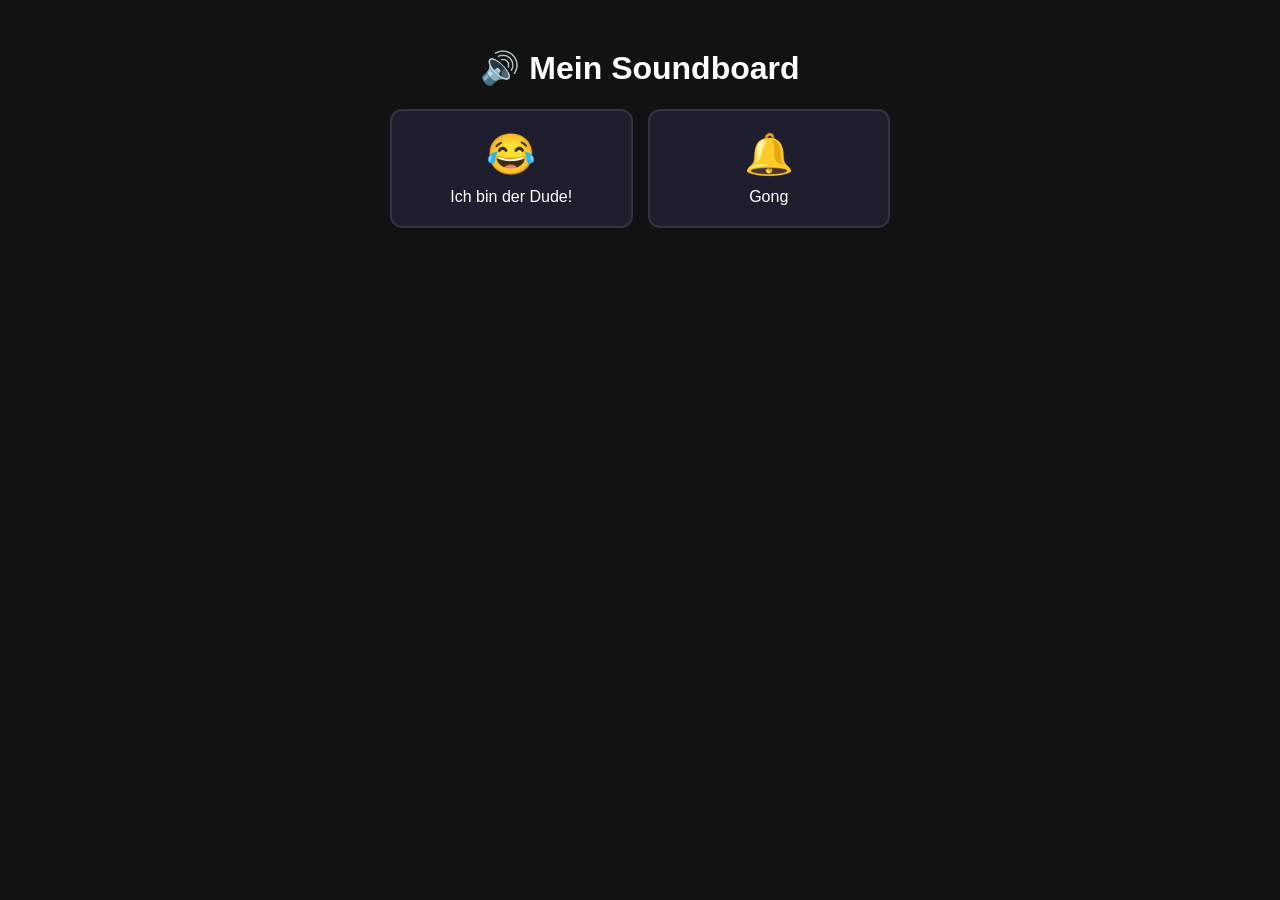
==== soundboard/index.html @ cef7b128 "add index" ====
<!DOCTYPE html>
<html lang="de">
<head>
  <meta charset="UTF-8">
  <meta name="viewport" content="width=device-width, initial-scale=1.0">
  <title>Einfaches Soundboard</title>
  <link rel="manifest" href="manifest.json"> <!-- für Progressive Web App -->

  <style>
    body {
      font-family: sans-serif;
      background-color: #121212;
      color: white;
      text-align: center;
      padding: 20px;
    }

    /* Grid-Layout für die Sound-Buttons */
    .sound-board {
      display: grid;
      grid-template-columns: repeat(auto-fit, minmax(130px, 1fr));
      gap: 15px;
      max-width: 500px;
      margin: 20px auto;
    }

    /* Button-Styling */
    .sound-btn {
      background-color: #1e1e2e;
      color: white;
      border: 2px solid #313244;
      border-radius: 12px;
      padding: 20px 10px;
      font-size: 1rem;
      cursor: pointer;
      display: flex;
      flex-direction: column;
      align-items: center;
      gap: 10px;
      transition: transform 0.1s;
    }

    .sound-btn:active {
      transform: scale(0.95);
      background-color: #45475a;
    }

    .emoji {
      font-size: 2.5rem;
    }
  </style>
</head>
<body>

  <h1>🔊 Mein Soundboard</h1>

  <!-- Container für die dynamischen Buttons -->
  <div class="sound-board" id="soundBoard"></div>

  <script>
    // *** Sound Buttons und Funktion aus Array erstellen ***

    // 1. Liste der Sounds mit MP3-Links
    const sounds = [
      // { name: 'Applaus', emoji: '👏', file: 'xxx' },
      { name: 'Ich bin der Dude!', emoji: '😂', file: 'media/i-am-the-dude.mp3' },
      { name: 'Gong', emoji: '🔔', file: 'https://cdn.freesound.org/previews/339/339812_5121236-lq.mp3' },
      /*{ name: 'Trommel', emoji: '🥁', file: 'xxx' },
      { name: 'Pop', emoji: '🎈', file: 'xxx' },
      { name: 'Siren', emoji: '🚨', file: 'x' }
       */
    ];

    const board = document.getElementById('soundBoard');

    // 2. Für jeden Sound im Array einen Button erstellen
    sounds.forEach(sound => {
      const button = document.createElement('button');
      button.className = 'sound-btn';
      button.innerHTML = `<span class="emoji">${sound.emoji}</span><span>${sound.name}</span>`;

      // 3. Beim Klick den Sound abspielen
      button.addEventListener('click', () => {
        const audio = new Audio(sound.file);
        audio.play();
      });

      board.appendChild(button);
    });


    // *** für PWA: Service Worker Registrierung ***
    if ('serviceWorker' in navigator) {
      window.addEventListener('load', () => {
        navigator.serviceWorker.register('./sw.js')
          .then(reg => console.log('Service Worker erfolgreich registriert!', reg))
          .catch(err => console.error('Service Worker Fehler:', err));
      });
    }


  </script>

</body>
</html>
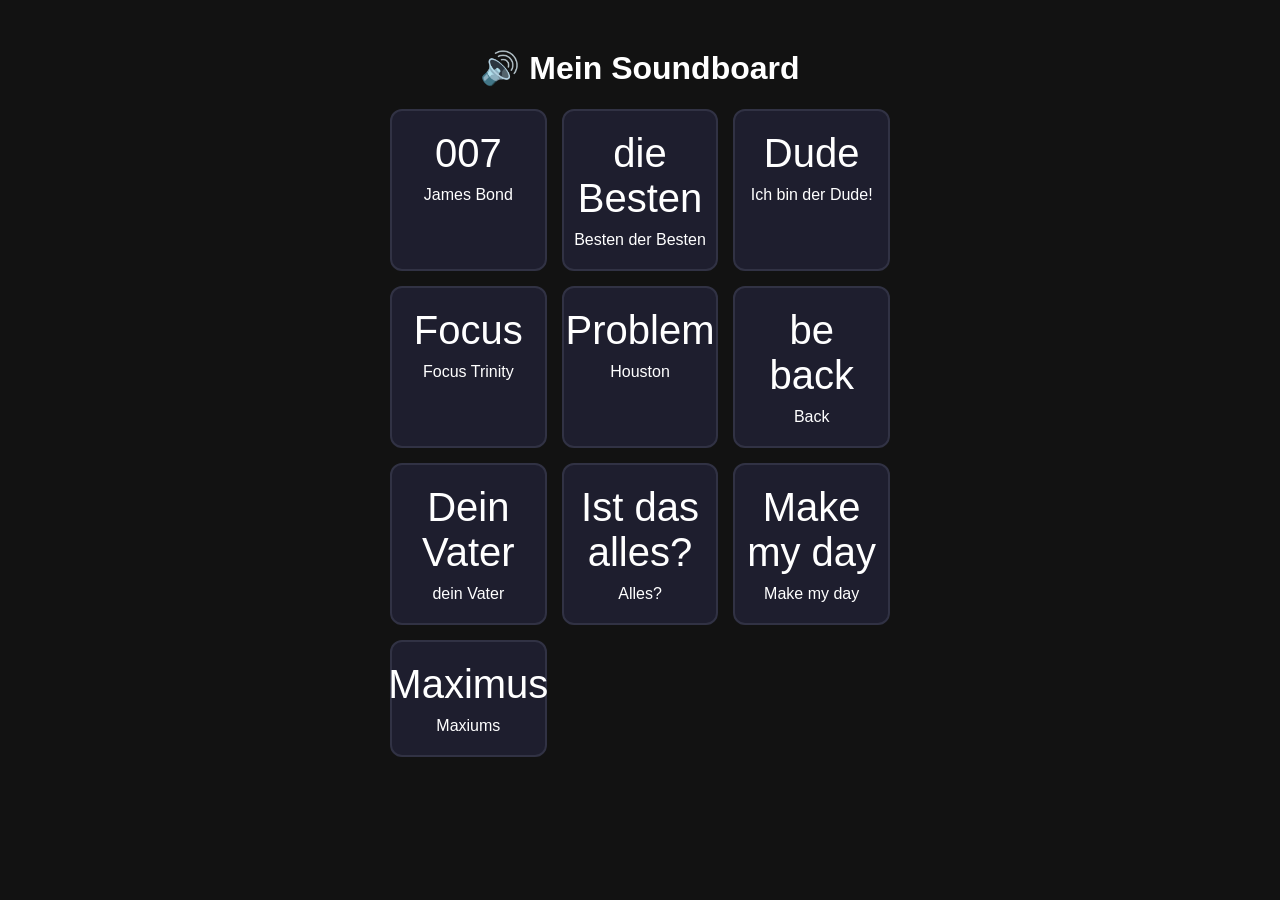
==== commit 7f5ce7ae: "add new soundbites" ====
--- a/soundboard/index.html
+++ b/soundboard/index.html
@@ -3,7 +3,7 @@
 <head>
   <meta charset="UTF-8">
   <meta name="viewport" content="width=device-width, initial-scale=1.0">
-  <title>Einfaches Soundboard</title>
+  <title>🔊 Mein Soundboard</title>
   <link rel="manifest" href="manifest.json"> <!-- für Progressive Web App -->
 
   <style>
@@ -62,13 +62,16 @@
 
     // 1. Liste der Sounds mit MP3-Links
     const sounds = [
-      // { name: 'Applaus', emoji: '👏', file: 'xxx' },
-      { name: 'Ich bin der Dude!', emoji: '😂', file: 'media/i-am-the-dude.mp3' },
-      { name: 'Gong', emoji: '🔔', file: 'https://cdn.freesound.org/previews/339/339812_5121236-lq.mp3' },
-      /*{ name: 'Trommel', emoji: '🥁', file: 'xxx' },
-      { name: 'Pop', emoji: '🎈', file: 'xxx' },
-      { name: 'Siren', emoji: '🚨', file: 'x' }
-       */
+      { name: 'James Bond', emoji: '007', file: 'media/bond-james-bond.mp3' },
+      { name: 'Besten der Besten', emoji: 'die Besten', file: 'media/die-besten-der-besten.mp3' },
+      { name: 'Ich bin der Dude!', emoji: 'Dude', file: 'media/i-am-the-dude.mp3' },
+      { name: 'Focus Trinity', emoji: 'Focus', file: 'media/focus-trinity.mp3' },
+      { name: 'Houston', emoji: 'Problem', file: 'media/houston-we-have-a-problem.mp3' },
+      { name: 'Back', emoji: 'be back', file: 'media/i-ll-be-back.mp3' },
+      { name: 'dein Vater', emoji: 'Dein Vater', file: 'media/ich-bin-dein-vater.mp3' },
+      { name: 'Alles?', emoji: 'Ist das alles?', file: 'media/ist-das-alles.mp3' },
+      { name: 'Make my day', emoji: 'Make my day', file: 'media/make-my-day.mp3' },
+      { name: 'Maxiums', emoji: 'Maximus', file: 'media/mein-name-ist-maxiums.mp3' }
     ];
 
     const board = document.getElementById('soundBoard');
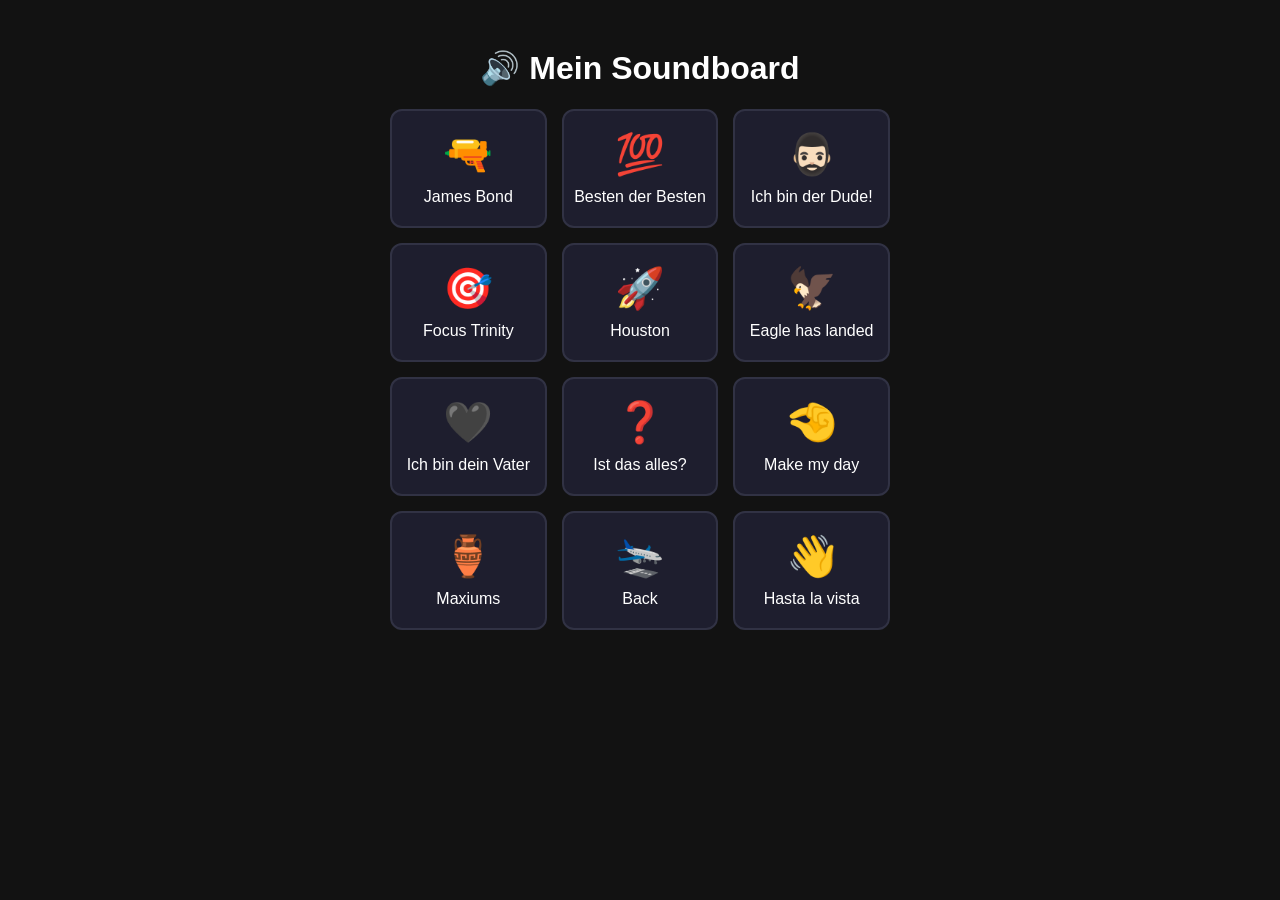
==== commit 1e409c8c: "update soundbites" ====
--- a/soundboard/index.html
+++ b/soundboard/index.html
@@ -62,16 +62,18 @@
 
     // 1. Liste der Sounds mit MP3-Links
     const sounds = [
-      { name: 'James Bond', emoji: '007', file: 'media/bond-james-bond.mp3' },
-      { name: 'Besten der Besten', emoji: 'die Besten', file: 'media/die-besten-der-besten.mp3' },
-      { name: 'Ich bin der Dude!', emoji: 'Dude', file: 'media/i-am-the-dude.mp3' },
-      { name: 'Focus Trinity', emoji: 'Focus', file: 'media/focus-trinity.mp3' },
-      { name: 'Houston', emoji: 'Problem', file: 'media/houston-we-have-a-problem.mp3' },
-      { name: 'Back', emoji: 'be back', file: 'media/i-ll-be-back.mp3' },
-      { name: 'dein Vater', emoji: 'Dein Vater', file: 'media/ich-bin-dein-vater.mp3' },
-      { name: 'Alles?', emoji: 'Ist das alles?', file: 'media/ist-das-alles.mp3' },
-      { name: 'Make my day', emoji: 'Make my day', file: 'media/make-my-day.mp3' },
-      { name: 'Maxiums', emoji: 'Maximus', file: 'media/mein-name-ist-maxiums.mp3' }
+      { name: 'James Bond', emoji: '🔫', file: 'media/bond-james-bond.mp3' },
+      { name: 'Besten der Besten', emoji: '💯', file: 'media/die-besten-der-besten.mp3' },
+      { name: 'Ich bin der Dude!', emoji: '🧔🏻‍♂️', file: 'media/i-am-the-dude.mp3' },
+      { name: 'Focus Trinity', emoji: '🎯', file: 'media/focus-trinity.mp3' },
+      { name: 'Houston', emoji: '🚀', file: 'media/houston-we-have-a-problem.mp3' },
+      { name: 'Eagle has landed', emoji: '🦅', file: 'media/eagle-has-landed.mp3' },
+      { name: 'Ich bin dein Vater', emoji: '🖤', file: 'media/ich-bin-dein-vater.mp3' },
+      { name: 'Ist das alles?', emoji: '❓', file: 'media/ist-das-alles.mp3' },
+      { name: 'Make my day', emoji: '🤏', file: 'media/make-my-day.mp3' },
+      { name: 'Maxiums', emoji: '🏺', file: 'media/mein-name-ist-maxiums.mp3' },
+      { name: 'Back', emoji: '🛬', file: 'media/i-ll-be-back.mp3' },
+      { name: 'Hasta la vista', emoji: '👋', file: 'media/hasta-la-vista-baby.mp3' }
     ];
 
     const board = document.getElementById('soundBoard');
